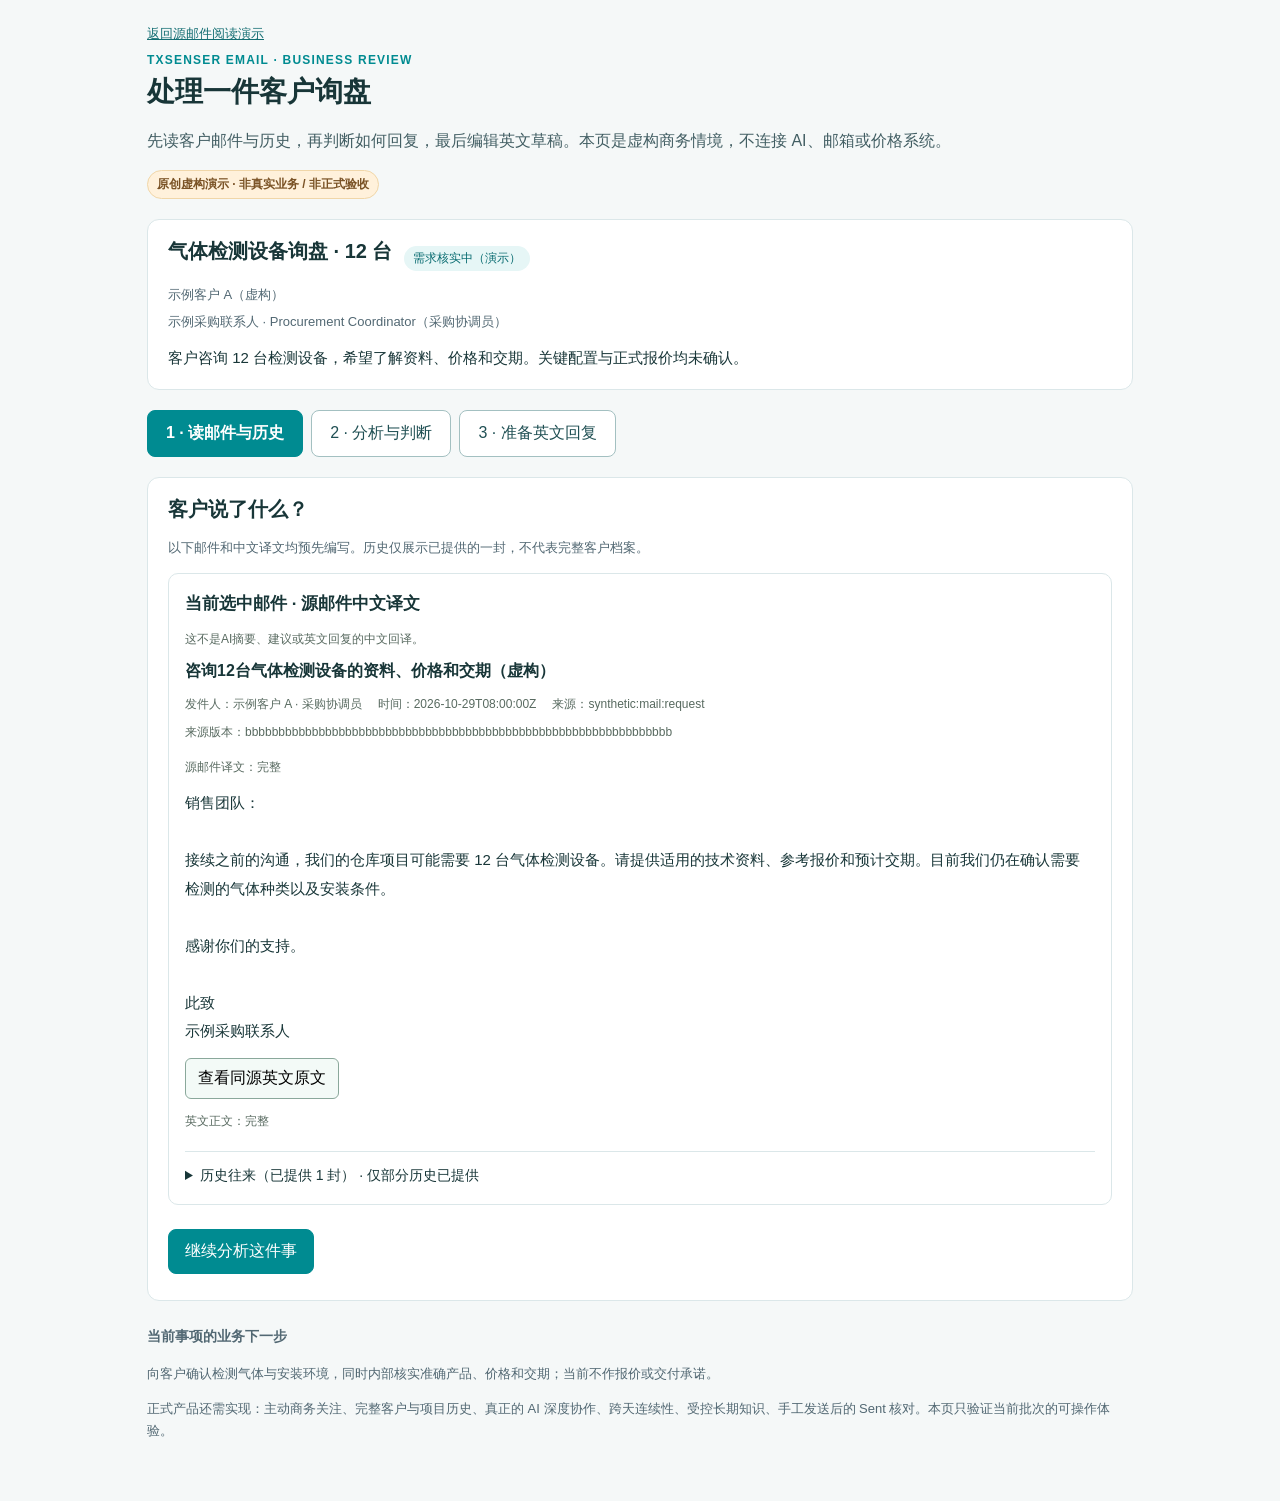
==== preview/business.html @ d7d9f072 "Add clickable fictional business-matter path and scoped hosted checks" ====
<!doctype html><html lang="zh-CN"><head><meta charset="utf-8"><meta name="viewport" content="width=device-width, initial-scale=1">
<meta http-equiv="Content-Security-Policy" content="default-src 'none'; script-src 'self'; style-src 'self'; connect-src 'none'; img-src 'none'; font-src 'none'; object-src 'none'; frame-src 'none'; worker-src 'none'; form-action 'none'; base-uri 'none'">
<title>TxSenser Email · 虚构客户询盘处理演练</title>
<link rel="stylesheet" href="../source/source-mail.css"><link rel="stylesheet" href="../source/business.css"></head><body><main>
<a class="toplink" href="index.html">返回源邮件阅读演示</a><div class="eyebrow">TXSENSER EMAIL · BUSINESS REVIEW</div>
<h1>处理一件客户询盘</h1><p class="intro">先读客户邮件与历史，再判断如何回复，最后编辑英文草稿。本页是虚构商务情境，不连接 AI、邮箱或价格系统。</p><span class="demo-label">原创虚构演示 · 非真实业务 / 非正式验收</span>
<section class="summary" aria-label="当前业务概要"><div class="summary-title"><h2 id="matter-title">演示事项</h2><span class="pill" id="matter-stage">虚构演示</span></div><p class="meta" id="customer-name"></p><p class="meta" id="customer-contact"></p><p class="brief" id="matter-brief"></p></section>
<nav class="steps" aria-label="业务处理步骤"><button type="button" data-step-button="read" aria-current="step">1 · 读邮件与历史</button><button type="button" data-step-button="decide" aria-current="false">2 · 分析与判断</button><button type="button" data-step-button="reply" aria-current="false">3 · 准备英文回复</button></nav>
<p id="flow-failure" class="status" hidden>演示资料无法核实，未载入业务内容。</p>
<section class="panel" data-step-panel="read" aria-label="第一步阅读邮件">
<h2>客户说了什么？</h2><p class="small">以下邮件和中文译文均预先编写。历史仅展示已提供的一封，不代表完整客户档案。</p><div id="source-reader"></div><div class="actions"><button class="primary" type="button" data-step-button="decide">继续分析这件事</button></div></section>
<section class="panel" data-step-panel="decide" aria-label="第二步分析与判断" hidden>
<h2>该怎么回复才稳妥？</h2><p class="small">以下是预先编写的演示分析，不是 AI 实时查询、推理或正式业务结论。</p>
<div class="flow"><article class="card"><h3>邮件及历史已提供的事实</h3><ul id="known-facts"></ul></article>
<article class="card"><h3>必须核实的内容</h3><ul id="unknown-facts"></ul></article>
<article class="card full"><div class="signal"><h3>建议的处理方向</h3><p id="fact-suggestion"></p></div><div class="signal warning"><h3>值得质疑的一点</h3><p id="fact-challenge"></p></div></article></div>
<h3>选择本次的回复思路</h3><div class="strategy-list" role="group" aria-label="回复策略">
<button type="button" class="strategy" data-strategy="acknowledge" aria-pressed="true"><strong>先回应，再核实</strong><span>不承诺价格或交期，索取必要工况。</span></button>
<button type="button" class="strategy" data-strategy="clarify" aria-pressed="false"><strong>先重点澄清工况</strong><span>把技术条件作为下一步优先项。</span></button></div>
<div class="next"><p class="label">你的判断（可自由输入）</p><textarea id="ceo-note" class="note-box" aria-label="你的判断" placeholder="例如：先确认检测气体，再讨论报价。"></textarea>
<p class="fieldnote" id="note-state">请勿输入真实客户或价格信息。仅在本页临时输入，未连接 AI，也不会保存到服务器。</p><div class="actions"><button id="go-to-reply" type="button" class="primary">去看英文回复</button></div></div></section>
<section class="panel" data-step-panel="reply" aria-label="第三步拟写回复" hidden>
<h2>英文回复草稿</h2><p class="small">按已选策略展示预先编写的双语草稿。请勿输入真实客户内容。修改英文后，中文对照会标记过期，不会假装自动翻译。</p>
<p class="status" id="reply-sync" data-state="matched"></p><textarea id="reply-en" class="reply-box" aria-label="英文回复草稿" spellcheck="true"></textarea>
<div class="actions"><button type="button" class="primary" id="copy-reply">复制当前英文正文</button><button type="button" id="restore-reply">恢复预设英文与中文</button><button type="button" data-step-button="decide">返回判断</button></div>
<p class="fieldnote" id="copy-result" role="status">复制仅准备文本，不代表批准或发送。</p><h3>完整中文对照（预设版本）</h3><div class="mirror" id="reply-zh"></div>
<div class="next"><p class="label">后续需要什么？</p><p id="strategy-explanation"></p><p class="fieldnote">正式业务仍须核实客户、产品、价格和承诺；CEO 手工发送后才可核对实际已发邮件。这里既不能发送，也不生成已发事实。</p></div></section>
<section class="bottom" aria-label="正式产品目标"><p class="label">当前事项的业务下一步</p><p id="matter-next"></p>
<p>正式产品还需实现：主动商务关注、完整客户与项目历史、真正的 AI 深度协作、跨天连续性、受控长期知识、手工发送后的 Sent 核对。本页只验证当前批次的可操作体验。</p></section>
</main><script src="../source/source-mail.js"></script><script src="../source/business-case.js"></script><script src="../source/business-flow.js"></script></body></html>
---- source/source-mail.css ----
/* G1/G2 primary reading; all supplied paragraphs remain readable at any width. */
.source-mail-reader{min-width:0;max-width:100%;margin:18px 0 24px;padding:16px;border:1px solid var(--line);border-radius:10px;background:#fff}
.source-mail-reader h3{font-size:17px;margin:0 0 10px;line-height:1.6}
.source-mail-subject{font-size:16px;margin:10px 0;overflow-wrap:anywhere}
.source-mail-meta{display:flex;flex-wrap:wrap;gap:4px 16px;font-size:12px;color:#586a60}
.source-mail-meta p{margin:2px 0;min-width:0;max-width:100%;overflow-wrap:anywhere}
.source-mail-body{font-size:15px;line-height:1.9;white-space:pre-wrap;overflow-wrap:anywhere;max-width:100%;min-width:0;margin:12px 0}
.source-mail-notice,.source-mail-state,.source-mail-order,.source-mail-missing{font-size:12px;line-height:1.7;color:#586a60;overflow-wrap:anywhere}
.source-mail-original-toggle,.source-mail-select{border:1px solid #8aa89b;border-radius:6px;background:#f3faf7;padding:9px 12px;font:inherit;max-width:100%;white-space:normal;overflow-wrap:anywhere}
.source-mail-original{border-top:1px solid var(--line);margin-top:12px;padding-top:12px;min-width:0}
.source-mail-history{border-top:1px solid var(--line);margin-top:20px;padding-top:12px;min-width:0}
.source-mail-history summary{font-size:14px;line-height:1.7;overflow-wrap:anywhere}
.source-mail-history-entry{margin:12px 0;padding:12px;border:1px solid var(--line);border-radius:7px;min-width:0}
.source-mail-history-entry h5{font-size:14px;margin:0 0 8px;overflow-wrap:anywhere}
@media(max-width:850px){.source-mail-reader{padding:12px}.source-mail-meta{display:block}.source-mail-body{font-size:15px}}
---- source/business.css ----
:root{--brand:#008b91;--ink:#183638;--muted:#526873;--line:#dbe7e9;font-family:Arial,'PingFang SC','Microsoft YaHei',sans-serif;color:var(--ink);background:#f5f8f8}
*{box-sizing:border-box}body{margin:0}main{max-width:1030px;margin:auto;padding:24px 22px 46px}h1{font-size:28px;line-height:1.35;margin:6px 0}h2{font-size:20px;margin:0 0 14px}h3{font-size:16px;margin:4px 0 10px}p,li{line-height:1.7}button,textarea{font:inherit}button{cursor:pointer}
.eyebrow{font-size:12px;font-weight:bold;letter-spacing:.1em;color:var(--brand)}.subtitle,.small,.fieldnote{font-size:13px;color:var(--muted)}.intro{color:#425e63;max-width:820px}.toplink{display:inline-block;font-size:13px;color:#146e73;margin-bottom:10px}.demo-label{display:inline-block;color:#7a5225;background:#fff1db;border:1px solid #f0d6a8;border-radius:16px;padding:5px 9px;font-size:12px;font-weight:bold}
.summary,.panel,.card{background:white;border:1px solid var(--line);border-radius:12px}.summary{padding:18px 20px;margin:20px 0 18px}.summary-title{display:flex;flex-wrap:wrap;align-items:center;gap:12px}.meta{font-size:13px;color:var(--muted);margin:5px 0}.brief{font-size:15px;line-height:1.75;margin:12px 0 0}.steps{display:flex;gap:8px;flex-wrap:wrap;margin:20px 0}.steps button{padding:12px 18px;border-radius:8px;background:white;border:1px solid #a3c0c1;color:#205054}.steps button[aria-current=step]{background:var(--brand);border-color:var(--brand);color:white;font-weight:bold}.panel{padding:18px 20px;margin:0 0 16px}
.flow{display:grid;grid-template-columns:minmax(0,1fr) minmax(0,1fr);gap:15px}.card{padding:14px 16px;min-width:0}.card ul{margin:0;padding-left:22px}.card li{margin:8px 0}.full{grid-column:1/-1}.signal{border-left:3px solid var(--brand);padding-left:13px}.warning{border-left-color:#bd824b}.pill{display:inline-block;padding:4px 9px;border-radius:20px;background:#e6f6f6;color:#086b70;font-size:12px}.label{font-weight:bold;font-size:14px}.actions{display:flex;flex-wrap:wrap;gap:10px;margin:18px 0 8px}.actions button,.strategy{padding:11px 16px;border-radius:8px;border:1px solid #81afb1;color:#176d72;background:white}.actions .primary{background:var(--brand);color:white;border-color:var(--brand)}.strategy-list{display:grid;grid-template-columns:1fr 1fr;gap:12px}.strategy{min-width:0;text-align:left;line-height:1.6}.strategy strong{display:block}.strategy[aria-pressed=true]{outline:2px solid var(--brand);background:#eaf8f7}.strategy span{font-size:13px;color:var(--muted)}
.reply-box{width:100%;min-height:285px;border:1px solid #9cb7b8;border-radius:8px;padding:12px;resize:vertical;line-height:1.75;color:#22383c}.mirror{white-space:pre-wrap;overflow-wrap:anywhere;font-size:14px;line-height:1.8;background:#f6fbfa;padding:14px;border:1px solid var(--line);border-radius:8px}.status{font-size:13px;font-weight:bold;margin:10px 0}.status[data-state=stale]{color:#a55a16}.note-box{width:100%;min-height:95px;border:1px solid #9cb7b8;padding:10px;border-radius:7px}.bottom{font-size:13px;color:#526873;line-height:1.8;margin-top:24px}.next{margin-top:12px;background:#f4fbfa;border:1px solid #bfdadb;border-radius:8px;padding:12px}.source-mail-reader{max-width:100%;margin-top:6px}[hidden]{display:none!important}button:focus-visible,a:focus-visible,textarea:focus-visible,summary:focus-visible{outline:3px solid #e8a43a;outline-offset:3px}
@media(max-width:650px){main{padding:18px 12px 34px}h1{font-size:24px}.summary,.panel{padding:14px}.steps{gap:6px}.steps button{padding:10px 12px;font-size:13px;flex:1}.flow,.strategy-list{grid-template-columns:1fr}.reply-box{min-height:240px}}
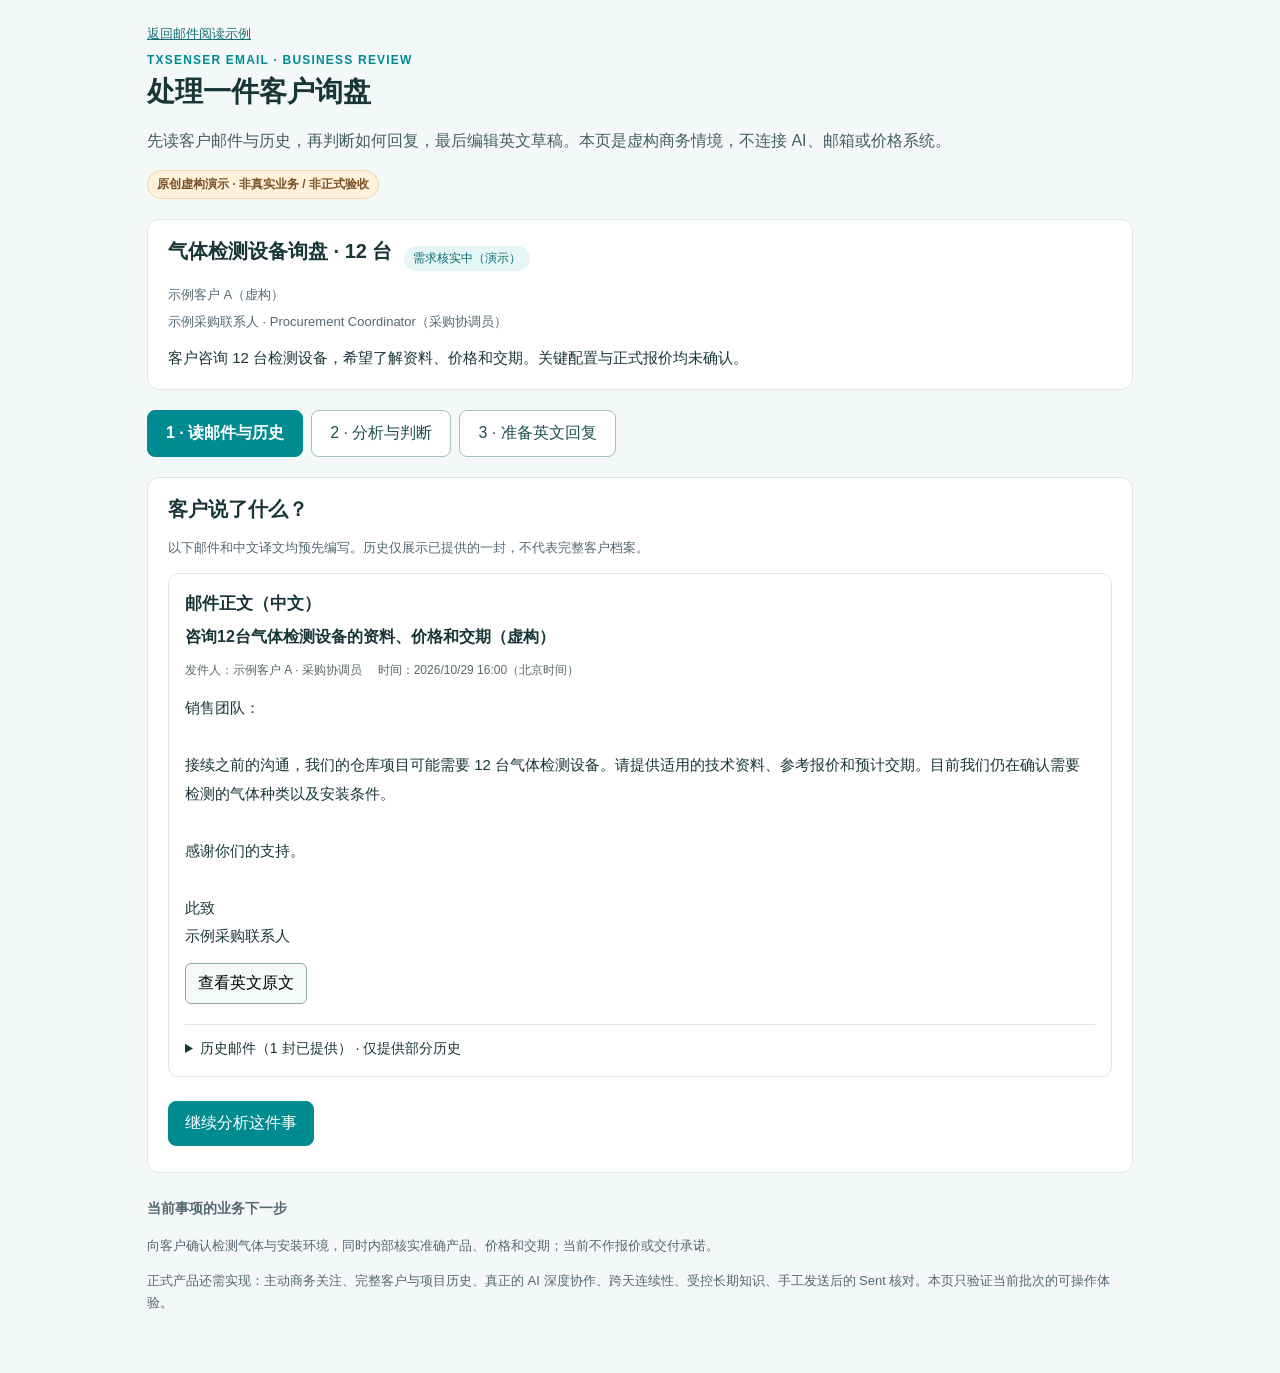
==== commit 4be46832: "Simplify CEO-facing email language and hide internal source identifiers" ====
--- a/preview/business.html
+++ b/preview/business.html
@@ -2,7 +2,7 @@
 <meta http-equiv="Content-Security-Policy" content="default-src 'none'; script-src 'self'; style-src 'self'; connect-src 'none'; img-src 'none'; font-src 'none'; object-src 'none'; frame-src 'none'; worker-src 'none'; form-action 'none'; base-uri 'none'">
 <title>TxSenser Email · 虚构客户询盘处理演练</title>
 <link rel="stylesheet" href="../source/source-mail.css"><link rel="stylesheet" href="../source/business.css"></head><body><main>
-<a class="toplink" href="index.html">返回源邮件阅读演示</a><div class="eyebrow">TXSENSER EMAIL · BUSINESS REVIEW</div>
+<a class="toplink" href="index.html">返回邮件阅读示例</a><div class="eyebrow">TXSENSER EMAIL · BUSINESS REVIEW</div>
 <h1>处理一件客户询盘</h1><p class="intro">先读客户邮件与历史，再判断如何回复，最后编辑英文草稿。本页是虚构商务情境，不连接 AI、邮箱或价格系统。</p><span class="demo-label">原创虚构演示 · 非真实业务 / 非正式验收</span>
 <section class="summary" aria-label="当前业务概要"><div class="summary-title"><h2 id="matter-title">演示事项</h2><span class="pill" id="matter-stage">虚构演示</span></div><p class="meta" id="customer-name"></p><p class="meta" id="customer-contact"></p><p class="brief" id="matter-brief"></p></section>
 <nav class="steps" aria-label="业务处理步骤"><button type="button" data-step-button="read" aria-current="step">1 · 读邮件与历史</button><button type="button" data-step-button="decide" aria-current="false">2 · 分析与判断</button><button type="button" data-step-button="reply" aria-current="false">3 · 准备英文回复</button></nav>
